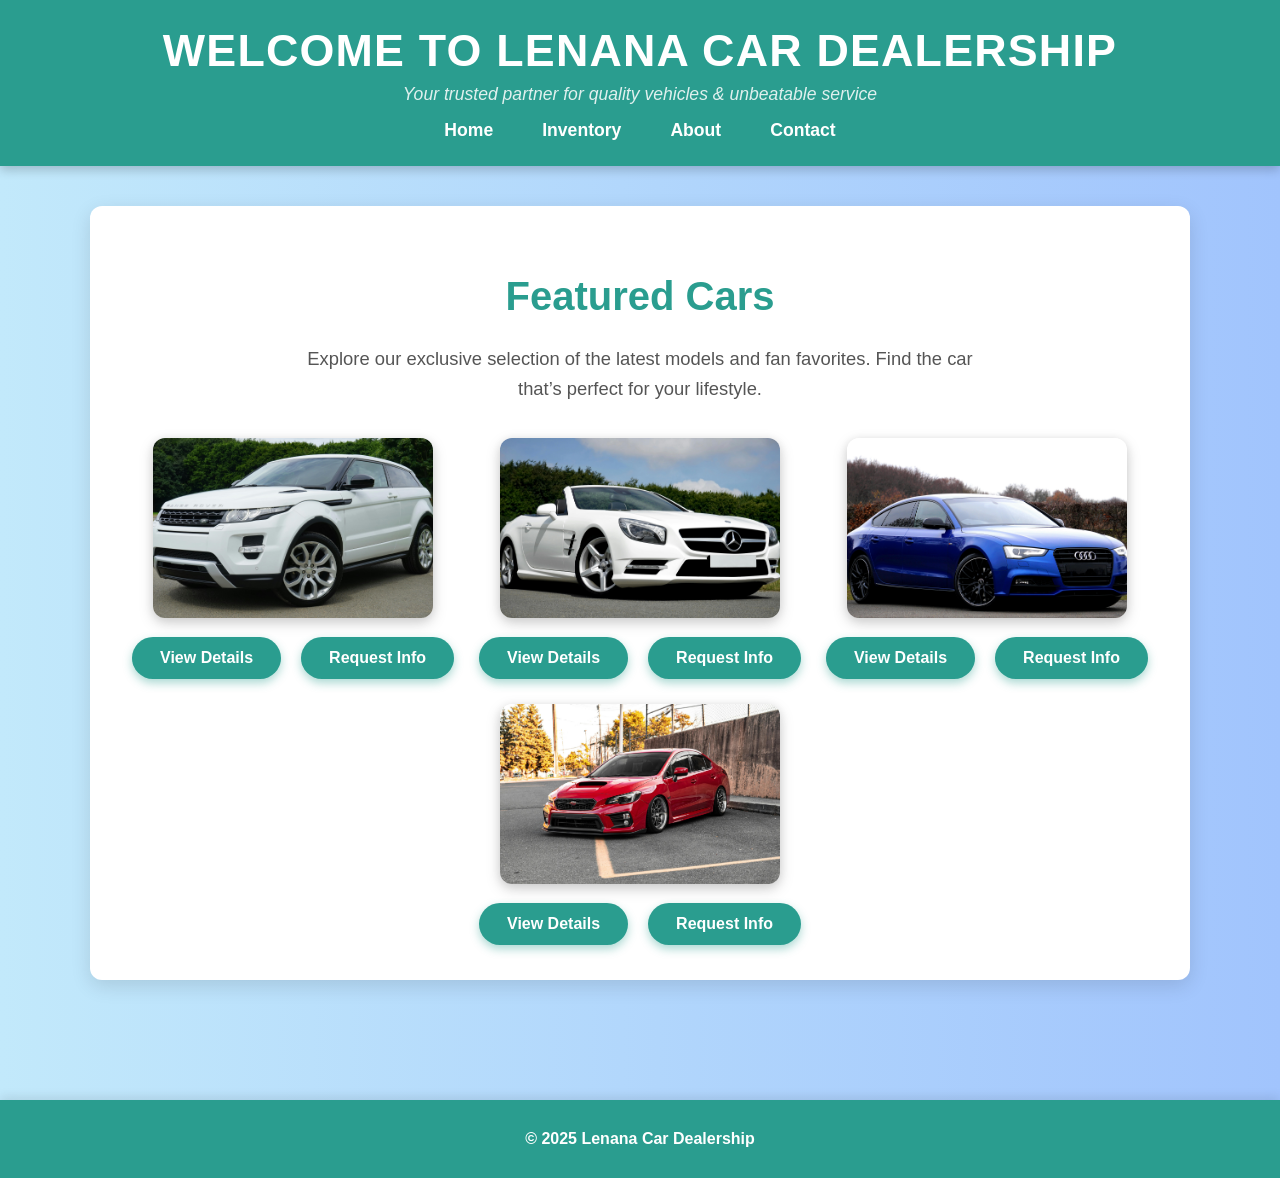
==== index.html @ 558798a1 "lenacars" ====
<!DOCTYPE html>
<html lang="en">
<head>
  <meta charset="UTF-8" />
  <meta name="viewport" content="width=device-width, initial-scale=1.0" />
  <title>Lenana Car Dealership - Home</title>
  <style>
    body {
      font-family: 'Segoe UI', Tahoma, Geneva, Verdana, sans-serif;
      margin: 0;
      padding: 0;
      background: linear-gradient(to right, #c2e9fb, #a1c4fd);
      color: #333;
      overflow-x: hidden;
    }
    header {
      background-color: #2a9d8f;
      color: white;
      padding: 25px 0;
      text-align: center;
      box-shadow: 0 4px 10px rgba(0,0,0,0.2);
    }
    header h1 {
      margin: 0;
      font-size: 2.8rem;
      letter-spacing: 1.2px;
      text-transform: uppercase;
    }
    header p {
      margin: 8px 0 0;
      font-size: 1.1rem;
      font-style: italic;
      opacity: 0.85;
    }
    nav ul {
      list-style-type: none;
      padding: 0;
      margin: 15px 0 0;
      display: flex;
      justify-content: center;
      gap: 25px;
      font-weight: 600;
      font-size: 1.1rem;
    }
    nav ul li a {
      color: white;
      text-decoration: none;
      padding: 6px 12px;
      border-radius: 6px;
      transition: background-color 0.3s, color 0.3s;
    }
    nav ul li a:hover {
      background-color: #ffd166;
      color: #2a9d8f;
      text-decoration: none;
    }
    main {
      padding: 40px 20px;
      max-width: 1100px;
      margin: auto;
      text-align: center;
    }
    section {
      background-color: white;
      padding: 35px 30px;
      border-radius: 12px;
      box-shadow: 0 6px 20px rgba(0,0,0,0.12);
      margin-bottom: 40px;
    }
    section h2 {
      color: #2a9d8f;
      font-size: 2.5rem;
      margin-bottom: 25px;
      font-weight: 700;
    }
    section p {
      font-size: 1.15rem;
      color: #555;
      max-width: 700px;
      margin: 0 auto 35px;
      line-height: 1.6;
    }
    .car-gallery {
      display: flex;
      flex-wrap: wrap;
      justify-content: center;
      gap: 25px;
      opacity: 0;
      animation: fadeIn 1.5s forwards;
    }
    .car-gallery img {
      width: 280px;
      height: 180px;
      object-fit: cover;
      border-radius: 12px;
      box-shadow: 0 5px 15px rgba(0,0,0,0.15);
      transition: transform 0.4s ease, box-shadow 0.4s ease;
      cursor: pointer;
      filter: drop-shadow(0 2px 5px rgba(0,0,0,0.1));
    }
    .car-gallery img:hover {
      transform: scale(1.08) rotate(2deg);
      box-shadow: 0 12px 28px rgba(0,0,0,0.3);
      filter: drop-shadow(0 5px 15px rgba(0,0,0,0.2));
    }
    .car-actions {
      margin-top: 15px;
      display: flex;
      justify-content: center;
      gap: 20px;
    }
    .btn {
      background-color: #2a9d8f;
      color: white;
      border: none;
      padding: 12px 28px;
      border-radius: 30px;
      font-weight: 600;
      font-size: 1rem;
      cursor: pointer;
      transition: background-color 0.3s;
      text-decoration: none;
      display: inline-block;
      box-shadow: 0 4px 10px rgba(42,157,143,0.4);
    }
    .btn:hover {
      background-color: #21867a;
      box-shadow: 0 6px 14px rgba(33,134,122,0.6);
      text-decoration: none;
    }
    footer {
      background-color: #2a9d8f;
      color: white;
      text-align: center;
      padding: 14px 0;
      margin-top: 40px;
      font-weight: 600;
      font-size: 1rem;
      box-shadow: 0 -3px 10px rgba(0,0,0,0.1);
    }

    @keyframes fadeIn {
      to {
        opacity: 1;
      }
    }

    @media (max-width: 640px) {
      .car-gallery img {
        width: 90vw;
        height: auto;
      }
      nav ul {
        flex-direction: column;
        gap: 12px;
      }
      .btn {
        padding: 10px 22px;
        font-size: 0.95rem;
      }
    }
  </style>
</head>
<body>
  <header>
    <h1>Welcome to Lenana Car Dealership</h1>
    <p>Your trusted partner for quality vehicles & unbeatable service</p>
    <nav>
      <ul>
        <li><a href="index.html">Home</a></li>
        <li><a href="inventory.html">Inventory</a></li>
        <li><a href="about.html">About</a></li>
        <li><a href="contact.html">Contact</a></li>
      </ul>
    </nav>
  </header>
  <main>
    <section>
      <h2>Featured Cars</h2>
      <p>Explore our exclusive selection of the latest models and fan favorites. Find the car that’s perfect for your lifestyle.</p>
      <div class="car-gallery">
        <div>
          <img src="images/car1.jpg" alt="Sleek Sedan" />
          <div class="car-actions">
            <a href="inventory.html#car1" class="btn">View Details</a>
            <a href="contact.html" class="btn">Request Info</a>
          </div>
        </div>
        <div>
          <img src="images/car2.jpg" alt="Sporty SUV" />
          <div class="car-actions">
            <a href="inventory.html#car2" class="btn">View Details</a>
            <a href="contact.html" class="btn">Request Info</a>
          </div>
        </div>
        <div>
          <img src="images/car3.jpg" alt="Luxury Coupe" />
          <div class="car-actions">
            <a href="inventory.html#car3" class="btn">View Details</a>
            <a href="contact.html" class="btn">Request Info</a>
          </div>
        </div>
        <div>
          <img src="images/subaru1.jpg" alt="Family SUV" />
          <div class="car-actions">
            <a href="inventory.html#car4" class="btn">View Details</a>
            <a href="contact.html" class="btn">Request Info</a>
          </div>
        </div>
      </div>
    </section>
  </main>
  <footer>
    <p>&copy; 2025 Lenana Car Dealership</p>
  </footer>
</body>
</html>
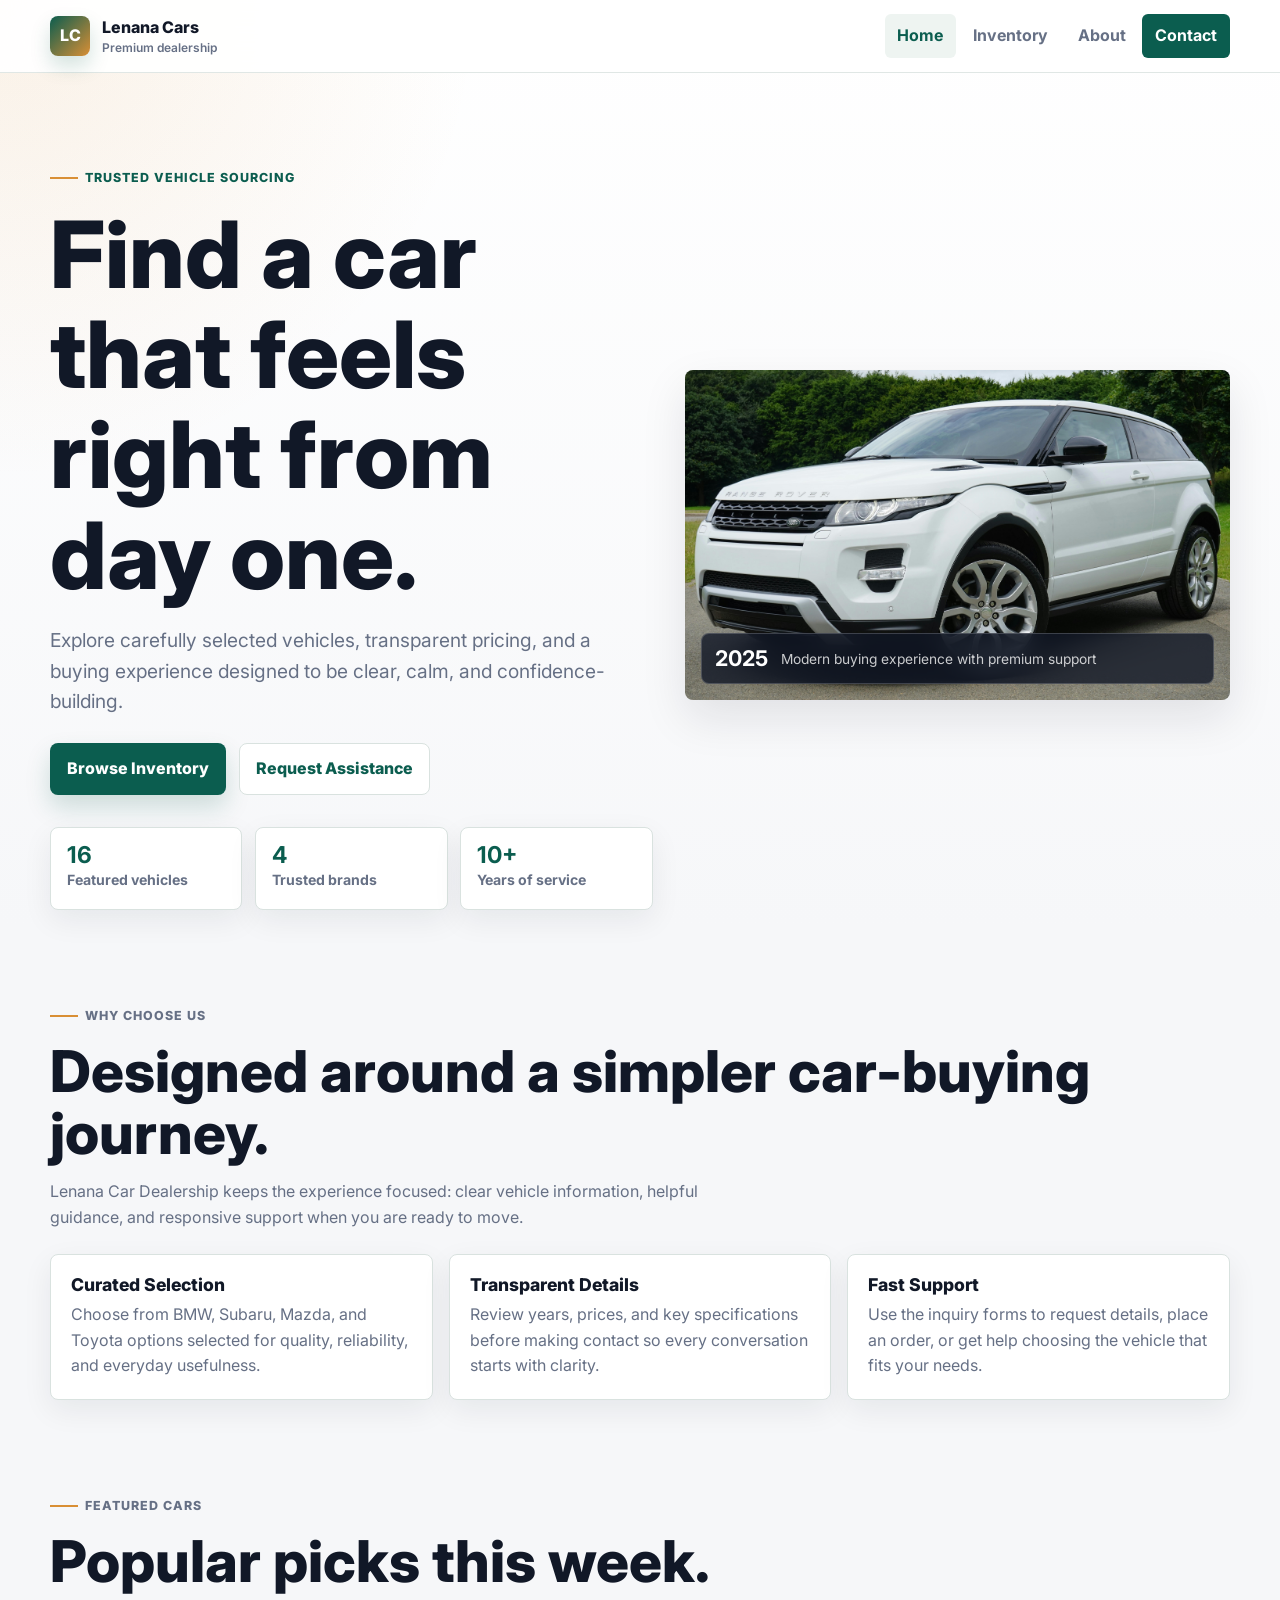
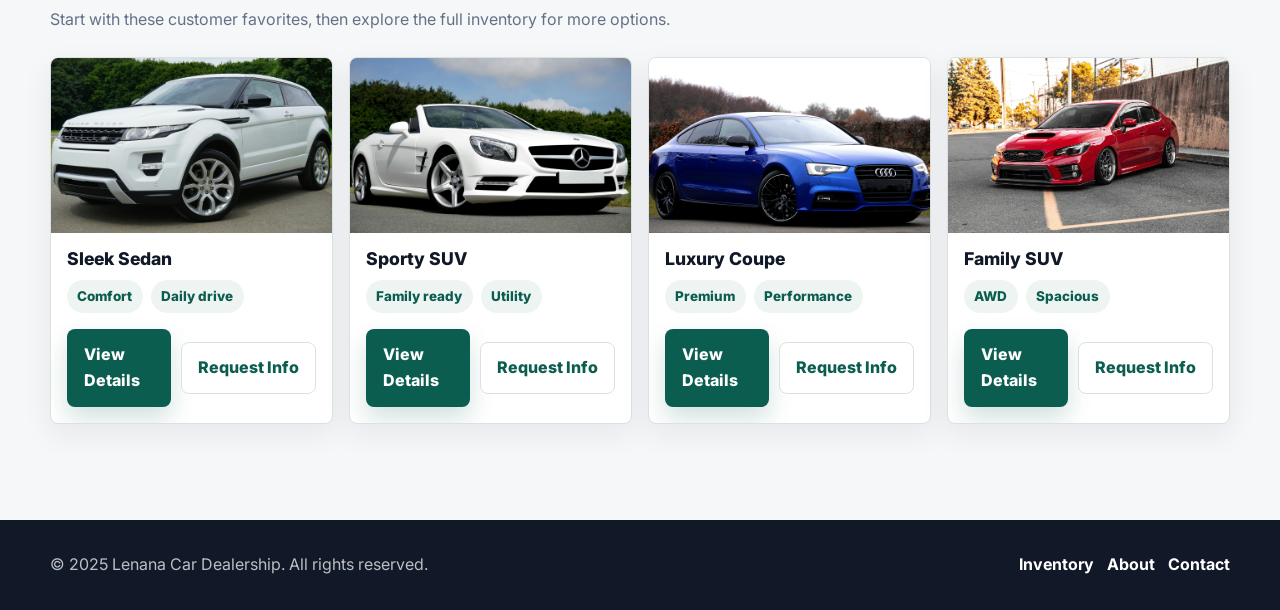
==== commit feb76cd6: "new looks" ====
--- a/index.html
+++ b/index.html
@@ -1,217 +1,159 @@
 <!DOCTYPE html>
 <html lang="en">
+
 <head>
   <meta charset="UTF-8" />
   <meta name="viewport" content="width=device-width, initial-scale=1.0" />
-  <title>Lenana Car Dealership - Home</title>
-  <style>
-    body {
-      font-family: 'Segoe UI', Tahoma, Geneva, Verdana, sans-serif;
-      margin: 0;
-      padding: 0;
-      background: linear-gradient(to right, #c2e9fb, #a1c4fd);
-      color: #333;
-      overflow-x: hidden;
-    }
-    header {
-      background-color: #2a9d8f;
-      color: white;
-      padding: 25px 0;
-      text-align: center;
-      box-shadow: 0 4px 10px rgba(0,0,0,0.2);
-    }
-    header h1 {
-      margin: 0;
-      font-size: 2.8rem;
-      letter-spacing: 1.2px;
-      text-transform: uppercase;
-    }
-    header p {
-      margin: 8px 0 0;
-      font-size: 1.1rem;
-      font-style: italic;
-      opacity: 0.85;
-    }
-    nav ul {
-      list-style-type: none;
-      padding: 0;
-      margin: 15px 0 0;
-      display: flex;
-      justify-content: center;
-      gap: 25px;
-      font-weight: 600;
-      font-size: 1.1rem;
-    }
-    nav ul li a {
-      color: white;
-      text-decoration: none;
-      padding: 6px 12px;
-      border-radius: 6px;
-      transition: background-color 0.3s, color 0.3s;
-    }
-    nav ul li a:hover {
-      background-color: #ffd166;
-      color: #2a9d8f;
-      text-decoration: none;
-    }
-    main {
-      padding: 40px 20px;
-      max-width: 1100px;
-      margin: auto;
-      text-align: center;
-    }
-    section {
-      background-color: white;
-      padding: 35px 30px;
-      border-radius: 12px;
-      box-shadow: 0 6px 20px rgba(0,0,0,0.12);
-      margin-bottom: 40px;
-    }
-    section h2 {
-      color: #2a9d8f;
-      font-size: 2.5rem;
-      margin-bottom: 25px;
-      font-weight: 700;
-    }
-    section p {
-      font-size: 1.15rem;
-      color: #555;
-      max-width: 700px;
-      margin: 0 auto 35px;
-      line-height: 1.6;
-    }
-    .car-gallery {
-      display: flex;
-      flex-wrap: wrap;
-      justify-content: center;
-      gap: 25px;
-      opacity: 0;
-      animation: fadeIn 1.5s forwards;
-    }
-    .car-gallery img {
-      width: 280px;
-      height: 180px;
-      object-fit: cover;
-      border-radius: 12px;
-      box-shadow: 0 5px 15px rgba(0,0,0,0.15);
-      transition: transform 0.4s ease, box-shadow 0.4s ease;
-      cursor: pointer;
-      filter: drop-shadow(0 2px 5px rgba(0,0,0,0.1));
-    }
-    .car-gallery img:hover {
-      transform: scale(1.08) rotate(2deg);
-      box-shadow: 0 12px 28px rgba(0,0,0,0.3);
-      filter: drop-shadow(0 5px 15px rgba(0,0,0,0.2));
-    }
-    .car-actions {
-      margin-top: 15px;
-      display: flex;
-      justify-content: center;
-      gap: 20px;
-    }
-    .btn {
-      background-color: #2a9d8f;
-      color: white;
-      border: none;
-      padding: 12px 28px;
-      border-radius: 30px;
-      font-weight: 600;
-      font-size: 1rem;
-      cursor: pointer;
-      transition: background-color 0.3s;
-      text-decoration: none;
-      display: inline-block;
-      box-shadow: 0 4px 10px rgba(42,157,143,0.4);
-    }
-    .btn:hover {
-      background-color: #21867a;
-      box-shadow: 0 6px 14px rgba(33,134,122,0.6);
-      text-decoration: none;
-    }
-    footer {
-      background-color: #2a9d8f;
-      color: white;
-      text-align: center;
-      padding: 14px 0;
-      margin-top: 40px;
-      font-weight: 600;
-      font-size: 1rem;
-      box-shadow: 0 -3px 10px rgba(0,0,0,0.1);
-    }
+  <meta name="description"
+    content="Lenana Car Dealership connects drivers with quality BMW, Subaru, Mazda, and Toyota vehicles." />
+  <title>Lenana Car Dealership | Quality Vehicles</title>
+  <link rel="stylesheet" href="styles.css" />
+  <script src="app.js" defer></script>
+</head>
 
-    @keyframes fadeIn {
-      to {
-        opacity: 1;
-      }
-    }
-
-    @media (max-width: 640px) {
-      .car-gallery img {
-        width: 90vw;
-        height: auto;
-      }
-      nav ul {
-        flex-direction: column;
-        gap: 12px;
-      }
-      .btn {
-        padding: 10px 22px;
-        font-size: 0.95rem;
-      }
-    }
-  </style>
-</head>
 <body>
-  <header>
-    <h1>Welcome to Lenana Car Dealership</h1>
-    <p>Your trusted partner for quality vehicles & unbeatable service</p>
-    <nav>
-      <ul>
-        <li><a href="index.html">Home</a></li>
+  <a class="skip-link" href="#main">Skip to content</a>
+  <header class="site-header">
+    <nav class="nav-shell" aria-label="Primary navigation">
+      <a class="brand" href="index.html" aria-label="Lenana Car Dealership home">
+        <span class="brand-mark" aria-hidden="true">LC</span>
+        <span>Lenana Cars<small>Premium dealership</small></span>
+      </a>
+      <button class="nav-toggle" type="button" aria-label="Open navigation menu" aria-expanded="false">
+        <span></span><span></span><span></span>
+      </button>
+      <ul class="nav-links">
+        <li><a href="index.html" aria-current="page">Home</a></li>
         <li><a href="inventory.html">Inventory</a></li>
         <li><a href="about.html">About</a></li>
-        <li><a href="contact.html">Contact</a></li>
+        <li><a class="nav-cta" href="contact.html">Contact</a></li>
       </ul>
     </nav>
   </header>
-  <main>
-    <section>
-      <h2>Featured Cars</h2>
-      <p>Explore our exclusive selection of the latest models and fan favorites. Find the car that’s perfect for your lifestyle.</p>
-      <div class="car-gallery">
+
+  <main id="main">
+    <section class="hero">
+      <div class="container hero-grid">
         <div>
-          <img src="images/car1.jpg" alt="Sleek Sedan" />
-          <div class="car-actions">
-            <a href="inventory.html#car1" class="btn">View Details</a>
-            <a href="contact.html" class="btn">Request Info</a>
+          <p class="eyebrow">Trusted vehicle sourcing</p>
+          <h1>Find a car that feels right from day one.</h1>
+          <p class="lead">Explore carefully selected vehicles, transparent pricing, and a buying experience designed to
+            be clear, calm, and confidence-building.</p>
+          <div class="hero-actions">
+            <a class="button" href="inventory.html">Browse Inventory</a>
+            <a class="button secondary" href="contact.html">Request Assistance</a>
+          </div>
+          <div class="stats" aria-label="Dealership highlights">
+            <div class="stat"><strong>16</strong><span>Featured vehicles</span></div>
+            <div class="stat"><strong>4</strong><span>Trusted brands</span></div>
+            <div class="stat"><strong>10+</strong><span>Years of service</span></div>
           </div>
         </div>
-        <div>
-          <img src="images/car2.jpg" alt="Sporty SUV" />
-          <div class="car-actions">
-            <a href="inventory.html#car2" class="btn">View Details</a>
-            <a href="contact.html" class="btn">Request Info</a>
-          </div>
-        </div>
-        <div>
-          <img src="images/car3.jpg" alt="Luxury Coupe" />
-          <div class="car-actions">
-            <a href="inventory.html#car3" class="btn">View Details</a>
-            <a href="contact.html" class="btn">Request Info</a>
-          </div>
-        </div>
-        <div>
-          <img src="images/subaru1.jpg" alt="Family SUV" />
-          <div class="car-actions">
-            <a href="inventory.html#car4" class="btn">View Details</a>
-            <a href="contact.html" class="btn">Request Info</a>
+        <div class="hero-media">
+          <img src="images/car1.jpg" alt="Modern sedan displayed at Lenana Car Dealership" />
+          <div class="hero-badge">
+            <strong>2025</strong>
+            <span>Modern buying experience with premium support</span>
           </div>
         </div>
       </div>
     </section>
+
+    <section class="section">
+      <div class="container">
+        <div class="section-header">
+          <p class="eyebrow">Why choose us</p>
+          <h2>Designed around a simpler car-buying journey.</h2>
+          <p>Lenana Car Dealership keeps the experience focused: clear vehicle information, helpful guidance, and
+            responsive support when you are ready to move.</p>
+        </div>
+        <div class="feature-grid">
+          <article class="feature-card">
+            <h3>Curated Selection</h3>
+            <p>Choose from BMW, Subaru, Mazda, and Toyota options selected for quality, reliability, and everyday
+              usefulness.</p>
+          </article>
+          <article class="feature-card">
+            <h3>Transparent Details</h3>
+            <p>Review years, prices, and key specifications before making contact so every conversation starts with
+              clarity.</p>
+          </article>
+          <article class="feature-card">
+            <h3>Fast Support</h3>
+            <p>Use the inquiry forms to request details, place an order, or get help choosing the vehicle that fits your
+              needs.</p>
+          </article>
+        </div>
+      </div>
+    </section>
+
+    <section class="section">
+      <div class="container">
+        <div class="section-header">
+          <p class="eyebrow">Featured cars</p>
+          <h2>Popular picks this week.</h2>
+          <p>Start with these customer favorites, then explore the full inventory for more options.</p>
+        </div>
+        <div class="car-grid">
+          <article class="car-card">
+            <img src="images/car1.jpg" alt="Sleek sedan" />
+            <div class="car-card-body">
+              <h3>Sleek Sedan</h3>
+              <div class="car-meta"><span class="pill">Comfort</span><span class="pill">Daily drive</span></div>
+              <div class="car-actions">
+                <a class="button" href="inventory.html#bmw-3-series">View Details</a>
+                <a class="button secondary" href="contact.html">Request Info</a>
+              </div>
+            </div>
+          </article>
+          <article class="car-card">
+            <img src="images/car2.jpg" alt="Sporty SUV" />
+            <div class="car-card-body">
+              <h3>Sporty SUV</h3>
+              <div class="car-meta"><span class="pill">Family ready</span><span class="pill">Utility</span></div>
+              <div class="car-actions">
+                <a class="button" href="inventory.html#bmw-x5">View Details</a>
+                <a class="button secondary" href="contact.html">Request Info</a>
+              </div>
+            </div>
+          </article>
+          <article class="car-card">
+            <img src="images/car3.jpg" alt="Luxury coupe" />
+            <div class="car-card-body">
+              <h3>Luxury Coupe</h3>
+              <div class="car-meta"><span class="pill">Premium</span><span class="pill">Performance</span></div>
+              <div class="car-actions">
+                <a class="button" href="inventory.html#bmw-m4">View Details</a>
+                <a class="button secondary" href="contact.html">Request Info</a>
+              </div>
+            </div>
+          </article>
+          <article class="car-card">
+            <img src="images/subaru1.jpg" alt="Family SUV" />
+            <div class="car-card-body">
+              <h3>Family SUV</h3>
+              <div class="car-meta"><span class="pill">AWD</span><span class="pill">Spacious</span></div>
+              <div class="car-actions">
+                <a class="button" href="inventory.html#subaru-outback">View Details</a>
+                <a class="button secondary" href="contact.html">Request Info</a>
+              </div>
+            </div>
+          </article>
+        </div>
+      </div>
+    </section>
   </main>
-  <footer>
-    <p>&copy; 2025 Lenana Car Dealership</p>
+
+  <footer class="site-footer">
+    <div class="footer-inner">
+      <p>&copy; 2025 Lenana Car Dealership. All rights reserved.</p>
+      <div class="footer-links">
+        <a href="inventory.html">Inventory</a>
+        <a href="about.html">About</a>
+        <a href="contact.html">Contact</a>
+      </div>
+    </div>
   </footer>
 </body>
-</html>
+
+</html>
--- a/styles.css
+++ b/styles.css
@@ -0,0 +1,729 @@
+@import url("https://fonts.googleapis.com/css2?family=Inter:wght@400;500;600;700;800&display=swap");
+
+:root {
+  --bg: #f6f7f9;
+  --surface: #ffffff;
+  --surface-soft: #eef4f1;
+  --ink: #111827;
+  --muted: #667085;
+  --line: #d9e2df;
+  --primary: #0b5d4f;
+  --primary-strong: #074439;
+  --accent: #d98f35;
+  --accent-soft: #fff2df;
+  --success: #0f7a55;
+  --shadow: 0 18px 45px rgba(17, 24, 39, 0.1);
+  --shadow-soft: 0 10px 30px rgba(17, 24, 39, 0.07);
+  --radius: 8px;
+  --container: 1180px;
+}
+
+* {
+  box-sizing: border-box;
+}
+
+html {
+  scroll-behavior: smooth;
+}
+
+body {
+  margin: 0;
+  min-width: 320px;
+  font-family: "Inter", Arial, sans-serif;
+  color: var(--ink);
+  background:
+    radial-gradient(circle at top left, rgba(217, 143, 53, 0.12), transparent 30rem),
+    linear-gradient(180deg, #ffffff 0%, var(--bg) 42%);
+  line-height: 1.6;
+}
+
+img {
+  display: block;
+  max-width: 100%;
+}
+
+a {
+  color: inherit;
+}
+
+button,
+input,
+select,
+textarea {
+  font: inherit;
+}
+
+.skip-link {
+  position: absolute;
+  left: 1rem;
+  top: -4rem;
+  z-index: 100;
+  padding: 0.75rem 1rem;
+  background: var(--ink);
+  color: #ffffff;
+  border-radius: var(--radius);
+}
+
+.skip-link:focus {
+  top: 1rem;
+}
+
+.site-header {
+  position: sticky;
+  top: 0;
+  z-index: 20;
+  background: rgba(255, 255, 255, 0.92);
+  border-bottom: 1px solid rgba(217, 226, 223, 0.8);
+  backdrop-filter: blur(18px);
+}
+
+.nav-shell {
+  width: min(100% - 2rem, var(--container));
+  margin: 0 auto;
+  min-height: 72px;
+  display: flex;
+  align-items: center;
+  justify-content: space-between;
+  gap: 1rem;
+}
+
+.brand {
+  display: inline-flex;
+  align-items: center;
+  gap: 0.75rem;
+  color: var(--ink);
+  text-decoration: none;
+  font-weight: 800;
+  letter-spacing: 0;
+}
+
+.brand-mark {
+  width: 40px;
+  height: 40px;
+  display: grid;
+  place-items: center;
+  border-radius: var(--radius);
+  color: #ffffff;
+  background: linear-gradient(135deg, var(--primary), var(--accent));
+  box-shadow: 0 10px 20px rgba(11, 93, 79, 0.18);
+}
+
+.brand small {
+  display: block;
+  margin-top: -0.2rem;
+  color: var(--muted);
+  font-size: 0.75rem;
+  font-weight: 600;
+}
+
+.nav-toggle {
+  width: 44px;
+  height: 44px;
+  display: inline-flex;
+  flex-direction: column;
+  align-items: center;
+  justify-content: center;
+  gap: 5px;
+  border: 1px solid var(--line);
+  border-radius: var(--radius);
+  background: #ffffff;
+  color: var(--ink);
+  cursor: pointer;
+}
+
+.nav-toggle span {
+  width: 18px;
+  height: 2px;
+  background: currentColor;
+  border-radius: 99px;
+}
+
+.nav-links {
+  position: absolute;
+  inset: 72px 1rem auto 1rem;
+  display: none;
+  flex-direction: column;
+  gap: 0.35rem;
+  padding: 0.75rem;
+  margin: 0;
+  list-style: none;
+  background: #ffffff;
+  border: 1px solid var(--line);
+  border-radius: var(--radius);
+  box-shadow: var(--shadow);
+}
+
+.nav-links.is-open {
+  display: flex;
+}
+
+.nav-links a {
+  display: block;
+  padding: 0.75rem 0.9rem;
+  color: var(--muted);
+  text-decoration: none;
+  border-radius: 6px;
+  font-weight: 700;
+  transition: color 180ms ease, background 180ms ease;
+}
+
+.nav-links a:hover,
+.nav-links a:focus-visible,
+.nav-links a[aria-current="page"] {
+  color: var(--primary);
+  background: var(--surface-soft);
+  outline: none;
+}
+
+.nav-cta {
+  color: #ffffff !important;
+  background: var(--primary) !important;
+}
+
+.nav-cta:hover,
+.nav-cta:focus-visible {
+  background: var(--primary-strong) !important;
+}
+
+.container {
+  width: min(100% - 2rem, var(--container));
+  margin: 0 auto;
+}
+
+.hero {
+  padding: 3.5rem 0 2.25rem;
+}
+
+.hero-grid {
+  display: grid;
+  gap: 2rem;
+  align-items: center;
+}
+
+.eyebrow {
+  display: inline-flex;
+  align-items: center;
+  gap: 0.45rem;
+  margin: 0 0 1rem;
+  color: var(--primary);
+  font-size: 0.78rem;
+  font-weight: 800;
+  letter-spacing: 0.08em;
+  text-transform: uppercase;
+}
+
+.eyebrow::before {
+  content: "";
+  width: 28px;
+  height: 2px;
+  background: var(--accent);
+}
+
+h1,
+h2,
+h3 {
+  margin: 0;
+  line-height: 1.08;
+  letter-spacing: 0;
+}
+
+h1 {
+  max-width: 760px;
+  font-size: clamp(2.35rem, 9vw, 5.8rem);
+  font-weight: 800;
+}
+
+h2 {
+  font-size: clamp(2rem, 6vw, 3.6rem);
+  font-weight: 800;
+}
+
+h3 {
+  font-size: 1.1rem;
+  font-weight: 800;
+}
+
+.lead {
+  max-width: 660px;
+  margin: 1.25rem 0 0;
+  color: var(--muted);
+  font-size: clamp(1rem, 2.5vw, 1.2rem);
+}
+
+.hero-actions,
+.section-actions {
+  display: flex;
+  flex-wrap: wrap;
+  gap: 0.8rem;
+  margin-top: 1.6rem;
+}
+
+.button,
+button.button,
+.view-details-btn {
+  display: inline-flex;
+  align-items: center;
+  justify-content: center;
+  min-height: 46px;
+  padding: 0.78rem 1rem;
+  border: 1px solid transparent;
+  border-radius: var(--radius);
+  color: #ffffff;
+  background: var(--primary);
+  font-weight: 800;
+  text-decoration: none;
+  cursor: pointer;
+  box-shadow: 0 12px 24px rgba(11, 93, 79, 0.18);
+  transition: transform 180ms ease, box-shadow 180ms ease, background 180ms ease;
+}
+
+.button:hover,
+.button:focus-visible,
+.view-details-btn:hover,
+.view-details-btn:focus-visible {
+  transform: translateY(-2px);
+  background: var(--primary-strong);
+  box-shadow: 0 16px 30px rgba(11, 93, 79, 0.22);
+  outline: none;
+}
+
+.button.secondary {
+  color: var(--primary);
+  background: #ffffff;
+  border-color: var(--line);
+  box-shadow: none;
+}
+
+.button.secondary:hover,
+.button.secondary:focus-visible {
+  background: var(--surface-soft);
+}
+
+.hero-media {
+  position: relative;
+  overflow: hidden;
+  min-height: 330px;
+  border-radius: var(--radius);
+  background: var(--surface-soft);
+  box-shadow: var(--shadow);
+}
+
+.hero-media img {
+  width: 100%;
+  height: 100%;
+  min-height: 330px;
+  object-fit: cover;
+}
+
+.hero-badge {
+  position: absolute;
+  left: 1rem;
+  right: 1rem;
+  bottom: 1rem;
+  display: grid;
+  grid-template-columns: auto 1fr;
+  gap: 0.8rem;
+  align-items: center;
+  padding: 0.85rem;
+  color: #ffffff;
+  background: rgba(17, 24, 39, 0.78);
+  border: 1px solid rgba(255, 255, 255, 0.18);
+  border-radius: var(--radius);
+  backdrop-filter: blur(12px);
+}
+
+.hero-badge strong {
+  display: block;
+  font-size: 1.35rem;
+  line-height: 1;
+}
+
+.hero-badge span {
+  display: block;
+  color: rgba(255, 255, 255, 0.78);
+  font-size: 0.86rem;
+}
+
+.stats {
+  display: grid;
+  grid-template-columns: repeat(2, 1fr);
+  gap: 0.8rem;
+  margin-top: 2rem;
+}
+
+.stat {
+  padding: 1rem;
+  background: #ffffff;
+  border: 1px solid var(--line);
+  border-radius: var(--radius);
+  box-shadow: var(--shadow-soft);
+}
+
+.stat strong {
+  display: block;
+  color: var(--primary);
+  font-size: 1.45rem;
+  line-height: 1;
+}
+
+.stat span {
+  color: var(--muted);
+  font-size: 0.88rem;
+  font-weight: 700;
+}
+
+.section {
+  padding: 3rem 0;
+}
+
+.section-header {
+  display: grid;
+  gap: 0.9rem;
+  margin-bottom: 1.5rem;
+}
+
+.section-header p {
+  max-width: 680px;
+  margin: 0;
+  color: var(--muted);
+}
+
+.feature-grid,
+.car-grid,
+.contact-grid,
+.about-grid {
+  display: grid;
+  gap: 1rem;
+}
+
+.feature-card,
+.car-card,
+.info-card,
+.form-panel {
+  background: var(--surface);
+  border: 1px solid var(--line);
+  border-radius: var(--radius);
+  box-shadow: var(--shadow-soft);
+}
+
+.feature-card,
+.info-card {
+  padding: 1.25rem;
+}
+
+.feature-card p,
+.info-card p {
+  margin: 0.5rem 0 0;
+  color: var(--muted);
+}
+
+.car-card {
+  overflow: hidden;
+  transition: transform 180ms ease, box-shadow 180ms ease;
+}
+
+.car-card:hover {
+  transform: translateY(-4px);
+  box-shadow: var(--shadow);
+}
+
+.car-card img {
+  width: 100%;
+  aspect-ratio: 16 / 10;
+  object-fit: cover;
+  background: var(--surface-soft);
+}
+
+.car-card-body {
+  padding: 1rem;
+}
+
+.car-meta {
+  display: flex;
+  flex-wrap: wrap;
+  gap: 0.5rem;
+  margin: 0.75rem 0 1rem;
+  color: var(--muted);
+}
+
+.pill {
+  display: inline-flex;
+  align-items: center;
+  min-height: 30px;
+  padding: 0.35rem 0.65rem;
+  color: var(--primary);
+  background: var(--surface-soft);
+  border-radius: 999px;
+  font-size: 0.84rem;
+  font-weight: 800;
+}
+
+.price {
+  color: var(--ink);
+  font-weight: 800;
+}
+
+.car-actions {
+  display: grid;
+  gap: 0.65rem;
+}
+
+.inventory-tools {
+  display: grid;
+  gap: 1rem;
+  margin-bottom: 1.25rem;
+}
+
+.search-field {
+  min-height: 48px;
+  width: 100%;
+  padding: 0.8rem 0.95rem;
+  border: 1px solid var(--line);
+  border-radius: var(--radius);
+  background: #ffffff;
+  color: var(--ink);
+}
+
+.search-field:focus,
+input:focus,
+select:focus,
+textarea:focus {
+  border-color: var(--primary);
+  outline: 3px solid rgba(11, 93, 79, 0.16);
+}
+
+.form-panel {
+  padding: 1.25rem;
+}
+
+.form-grid {
+  display: grid;
+  gap: 1rem;
+}
+
+.field label {
+  display: block;
+  margin-bottom: 0.35rem;
+  color: var(--ink);
+  font-size: 0.9rem;
+  font-weight: 800;
+}
+
+input,
+select,
+textarea {
+  width: 100%;
+  border: 1px solid var(--line);
+  border-radius: var(--radius);
+  background: #ffffff;
+  color: var(--ink);
+  padding: 0.85rem 0.95rem;
+}
+
+textarea {
+  min-height: 140px;
+  resize: vertical;
+}
+
+.page-hero {
+  padding: 3rem 0 1rem;
+}
+
+.page-hero .lead {
+  margin-bottom: 0;
+}
+
+.about-copy {
+  color: var(--muted);
+  font-size: 1.02rem;
+}
+
+.about-copy p {
+  margin: 0 0 1rem;
+}
+
+.about-copy p:last-child {
+  margin-bottom: 0;
+}
+
+.contact-panel {
+  display: grid;
+  gap: 1rem;
+}
+
+.modal {
+  position: fixed;
+  inset: 0;
+  z-index: 50;
+  display: none;
+  align-items: center;
+  justify-content: center;
+  padding: 1rem;
+  background: rgba(17, 24, 39, 0.64);
+}
+
+.modal.is-open {
+  display: flex;
+}
+
+.modal-dialog {
+  width: min(100%, 560px);
+  max-height: min(720px, 90vh);
+  overflow: auto;
+  padding: 1.25rem;
+  background: #ffffff;
+  border-radius: var(--radius);
+  box-shadow: var(--shadow);
+}
+
+.modal-header {
+  display: flex;
+  align-items: start;
+  justify-content: space-between;
+  gap: 1rem;
+  margin-bottom: 1rem;
+}
+
+.icon-button {
+  width: 42px;
+  height: 42px;
+  border: 1px solid var(--line);
+  border-radius: var(--radius);
+  background: #ffffff;
+  color: var(--ink);
+  cursor: pointer;
+}
+
+.feature-list {
+  margin: 0;
+  padding-left: 1.2rem;
+  color: var(--muted);
+}
+
+.feature-list li+li {
+  margin-top: 0.45rem;
+}
+
+.site-footer {
+  margin-top: 3rem;
+  padding: 2rem 0;
+  color: #ffffff;
+  background: var(--ink);
+}
+
+.footer-inner {
+  width: min(100% - 2rem, var(--container));
+  margin: 0 auto;
+  display: grid;
+  gap: 1rem;
+}
+
+.footer-inner p {
+  margin: 0;
+  color: rgba(255, 255, 255, 0.72);
+}
+
+.footer-links {
+  display: flex;
+  flex-wrap: wrap;
+  gap: 0.8rem;
+}
+
+.footer-links a {
+  color: #ffffff;
+  text-decoration: none;
+  font-weight: 700;
+}
+
+.footer-links a:hover,
+.footer-links a:focus-visible {
+  color: #ffd9a3;
+}
+
+@media (prefers-reduced-motion: reduce) {
+
+  *,
+  *::before,
+  *::after {
+    scroll-behavior: auto !important;
+    transition-duration: 0.01ms !important;
+    animation-duration: 0.01ms !important;
+    animation-iteration-count: 1 !important;
+  }
+}
+
+@media (min-width: 680px) {
+
+  .feature-grid,
+  .contact-grid {
+    grid-template-columns: repeat(2, minmax(0, 1fr));
+  }
+
+  .car-grid {
+    grid-template-columns: repeat(2, minmax(0, 1fr));
+  }
+
+  .car-actions,
+  .inventory-tools {
+    grid-template-columns: 1fr auto;
+    align-items: center;
+  }
+
+  .form-grid.two {
+    grid-template-columns: repeat(2, minmax(0, 1fr));
+  }
+}
+
+@media (min-width: 900px) {
+  .nav-toggle {
+    display: none;
+  }
+
+  .nav-links {
+    position: static;
+    display: flex;
+    flex-direction: row;
+    align-items: center;
+    gap: 0.25rem;
+    padding: 0;
+    background: transparent;
+    border: 0;
+    box-shadow: none;
+  }
+
+  .nav-links a {
+    padding: 0.6rem 0.8rem;
+  }
+
+  .hero {
+    padding: 5.5rem 0 3rem;
+  }
+
+  .hero-grid {
+    grid-template-columns: 1.05fr 0.95fr;
+  }
+
+  .stats {
+    grid-template-columns: repeat(3, 1fr);
+    max-width: 720px;
+  }
+
+  .feature-grid {
+    grid-template-columns: repeat(3, minmax(0, 1fr));
+  }
+
+  .car-grid {
+    grid-template-columns: repeat(4, minmax(0, 1fr));
+  }
+
+  .about-grid,
+  .contact-grid {
+    grid-template-columns: 0.85fr 1.15fr;
+    align-items: start;
+  }
+
+  .footer-inner {
+    grid-template-columns: 1fr auto;
+    align-items: center;
+  }
+}
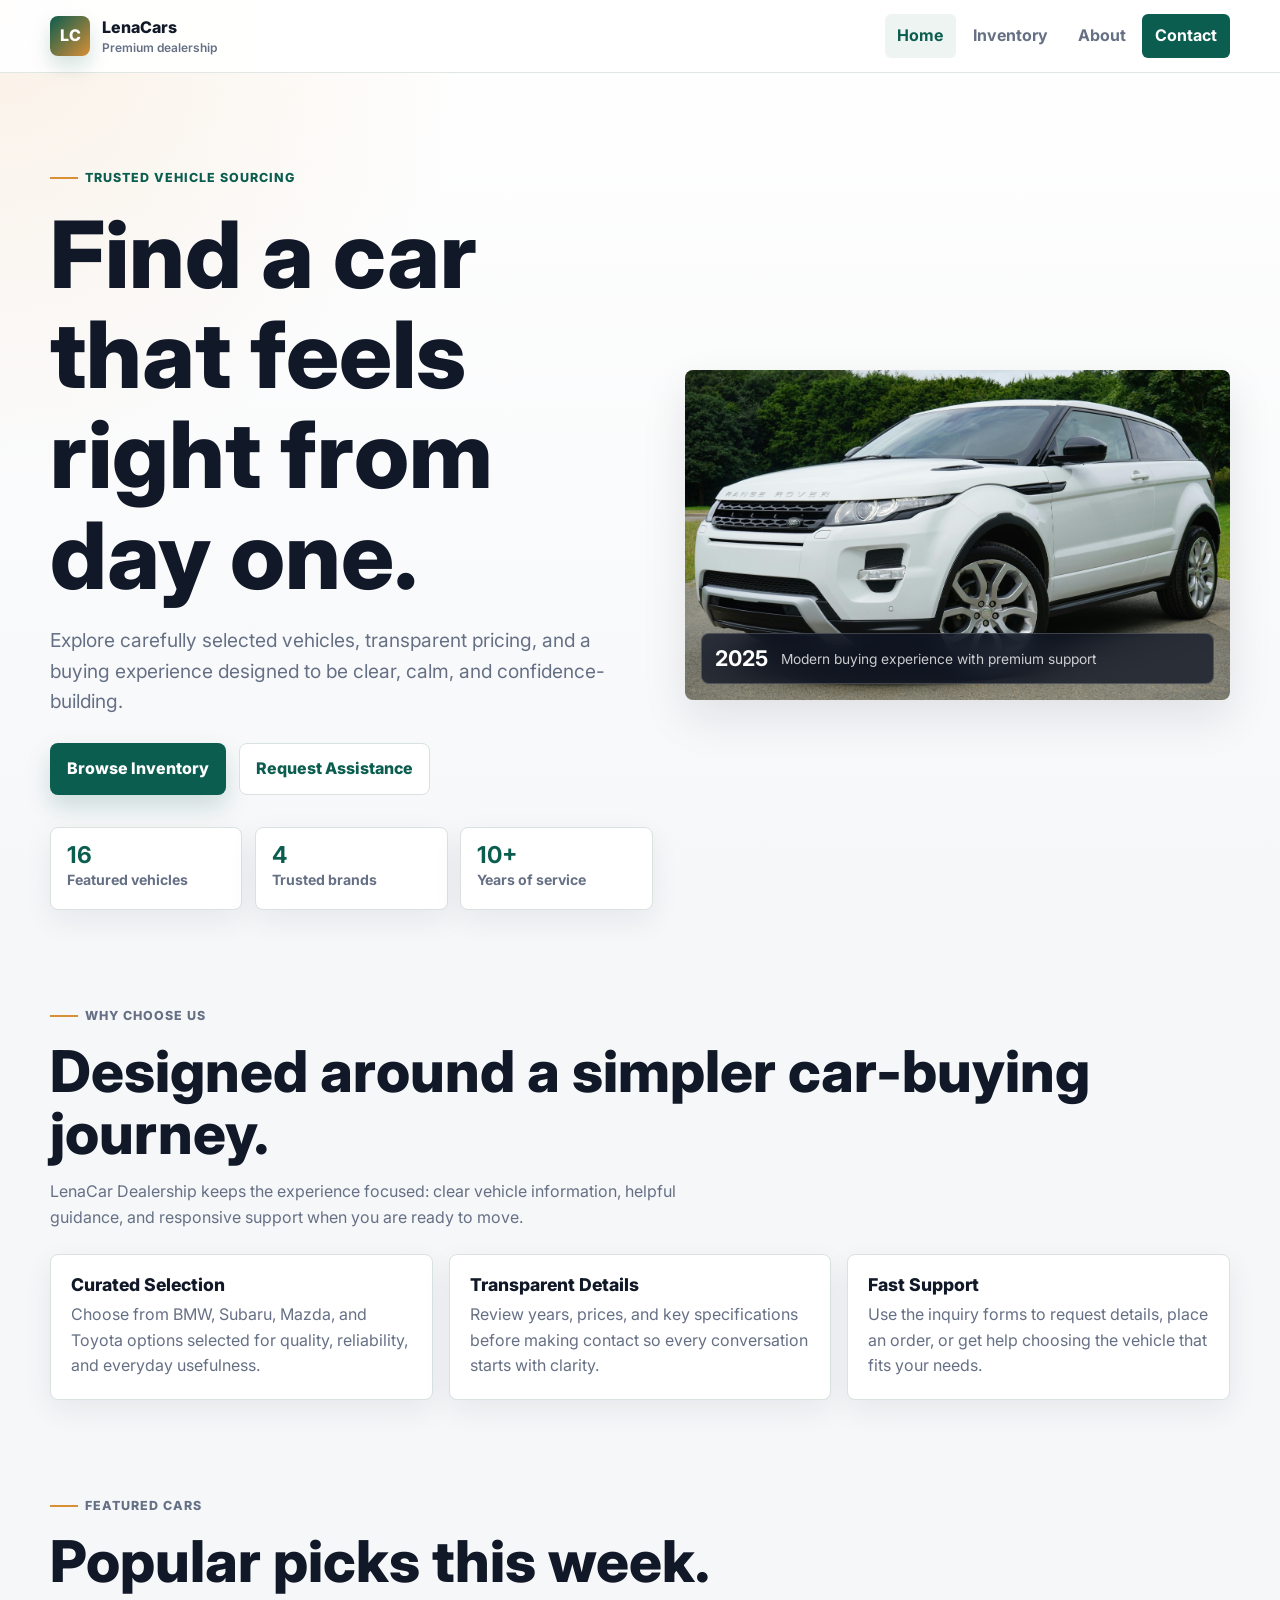
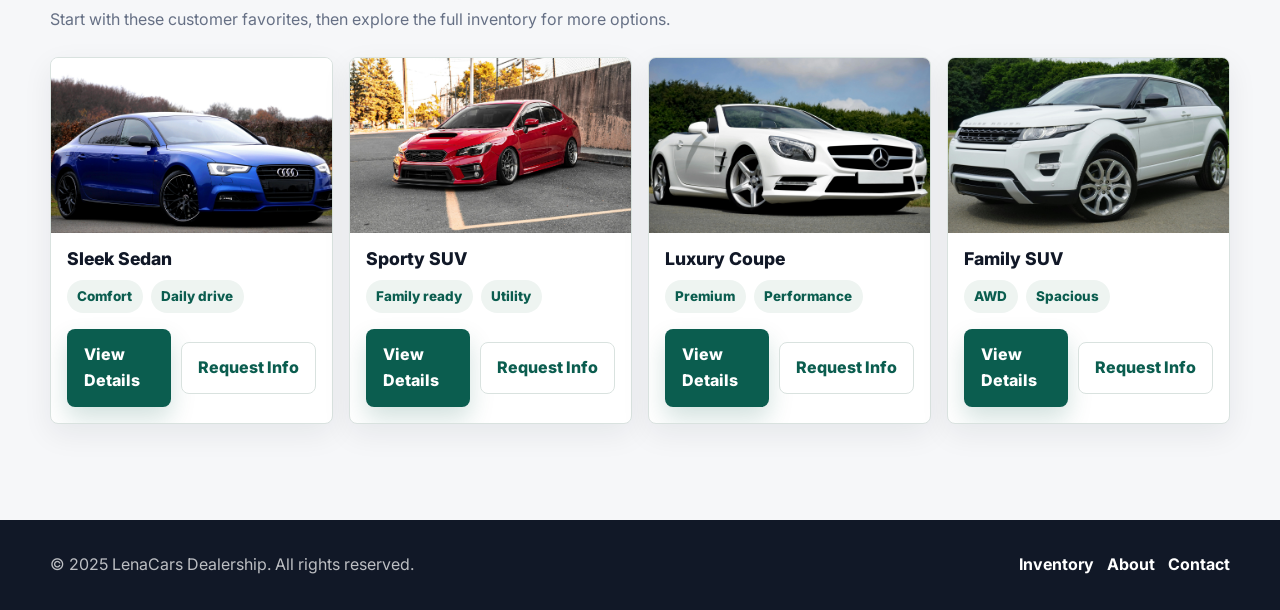
==== commit 4c09c930: "new update" ====
--- a/index.html
+++ b/index.html
@@ -6,7 +6,7 @@
   <meta name="viewport" content="width=device-width, initial-scale=1.0" />
   <meta name="description"
     content="Lenana Car Dealership connects drivers with quality BMW, Subaru, Mazda, and Toyota vehicles." />
-  <title>Lenana Car Dealership | Quality Vehicles</title>
+  <title>LenaCars Dealership | Quality Vehicles</title>
   <link rel="stylesheet" href="styles.css" />
   <script src="app.js" defer></script>
 </head>
@@ -17,7 +17,7 @@
     <nav class="nav-shell" aria-label="Primary navigation">
       <a class="brand" href="index.html" aria-label="Lenana Car Dealership home">
         <span class="brand-mark" aria-hidden="true">LC</span>
-        <span>Lenana Cars<small>Premium dealership</small></span>
+        <span>LenaCars<small>Premium dealership</small></span>
       </a>
       <button class="nav-toggle" type="button" aria-label="Open navigation menu" aria-expanded="false">
         <span></span><span></span><span></span>
@@ -64,7 +64,7 @@
         <div class="section-header">
           <p class="eyebrow">Why choose us</p>
           <h2>Designed around a simpler car-buying journey.</h2>
-          <p>Lenana Car Dealership keeps the experience focused: clear vehicle information, helpful guidance, and
+          <p>LenaCar Dealership keeps the experience focused: clear vehicle information, helpful guidance, and
             responsive support when you are ready to move.</p>
         </div>
         <div class="feature-grid">
@@ -96,7 +96,7 @@
         </div>
         <div class="car-grid">
           <article class="car-card">
-            <img src="images/car1.jpg" alt="Sleek sedan" />
+            <img src="images/car3.jpg" alt="Sleek sedan" />
             <div class="car-card-body">
               <h3>Sleek Sedan</h3>
               <div class="car-meta"><span class="pill">Comfort</span><span class="pill">Daily drive</span></div>
@@ -107,7 +107,7 @@
             </div>
           </article>
           <article class="car-card">
-            <img src="images/car2.jpg" alt="Sporty SUV" />
+            <img src="images/subaru1.jpg" alt="Sporty SUV" />
             <div class="car-card-body">
               <h3>Sporty SUV</h3>
               <div class="car-meta"><span class="pill">Family ready</span><span class="pill">Utility</span></div>
@@ -118,7 +118,7 @@
             </div>
           </article>
           <article class="car-card">
-            <img src="images/car3.jpg" alt="Luxury coupe" />
+            <img src="images/car2.jpg" alt="Luxury coupe" />
             <div class="car-card-body">
               <h3>Luxury Coupe</h3>
               <div class="car-meta"><span class="pill">Premium</span><span class="pill">Performance</span></div>
@@ -129,7 +129,7 @@
             </div>
           </article>
           <article class="car-card">
-            <img src="images/subaru1.jpg" alt="Family SUV" />
+            <img src="images/car1.jpg" alt="Family SUV" />
             <div class="car-card-body">
               <h3>Family SUV</h3>
               <div class="car-meta"><span class="pill">AWD</span><span class="pill">Spacious</span></div>
@@ -146,7 +146,7 @@
 
   <footer class="site-footer">
     <div class="footer-inner">
-      <p>&copy; 2025 Lenana Car Dealership. All rights reserved.</p>
+      <p>&copy; 2025 LenaCars Dealership. All rights reserved.</p>
       <div class="footer-links">
         <a href="inventory.html">Inventory</a>
         <a href="about.html">About</a>
